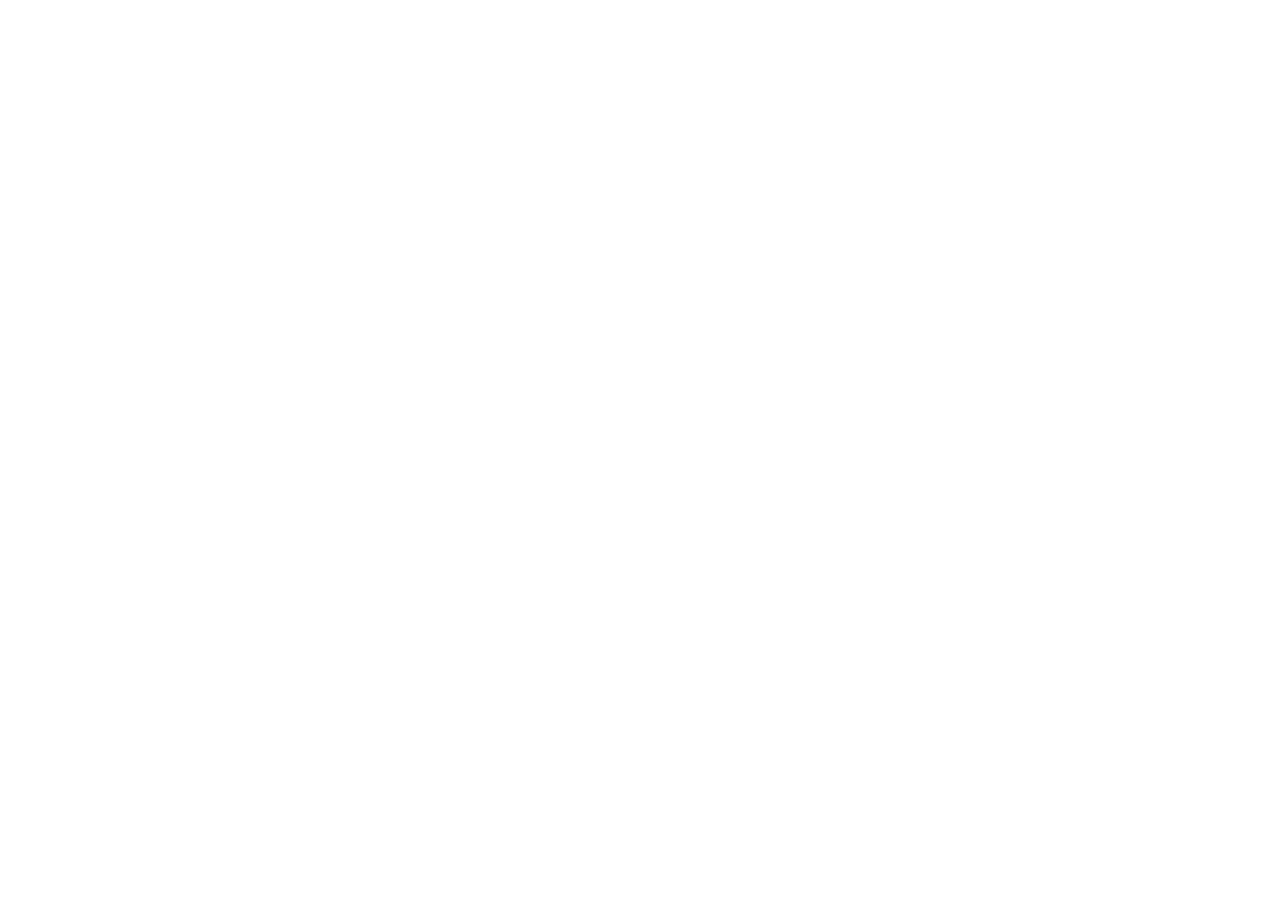
==== index.html @ 75f78b16 "Alteração no layout" ====
<html lang="pt-BR" >
<head>
  <meta charset="UTF-8" />
  <title> Reforma Trabalhista </title>
  <meta name="viewport" content="width=device-width, initial-scale=1">
  <!-- Angular Material style sheet -->
  <link rel="stylesheet" href="./js/lib/angular-material.min.css">
  <!-- Angular Material requires Angular.js Libraries -->
  <script src="./js/lib/angular.min.js"></script>
  <script src="./js/lib/angular-animate.min.js"></script>
  <script src="./js/lib/angular-aria.min.js"></script>
  <script src="./js/lib/angular-messages.min.js"></script>
  <!-- Angular Material Library -->
  <script src="./js/lib/angular-material.min.js"></script>
  <!-- Your application bootstrap  -->
  <script src="./js/app.js"></script>
  <script src="./js/controllers/main.js"></script>
  <script src="./js/controllers/provisorio.js"></script>
  <script src="./js/controllers/sobre.js"></script>
  <link rel="stylesheet" type="text/css" href="./css/custom-style.css">
</head>
<body ng-app="Clt" ng-cloak >
<div class="hero-image">
  <div class="hero-text">
    <h1>Reforma Trabalhista</h1>
    <p>Veja o comparativo de mudanças caso a proposta da reforma passe</p>
  </div>
</div>
<md-content>
  <md-tabs md-dynamic-height md-border-bottom>
    <md-tab label="Sobre">
      <md-content class="md-padding" ng-include="'./html/sobre.html'" ng-controller="Sobre"></md-content>
    </md-tab>
    <md-tab label="CLT">
      <md-content class="md-padding" ng-include="'./html/clt.html'" ng-controller="Clt"></md-content>
    </md-tab>
    <md-tab label="Trabalho Temporário">
      <md-content class="md-padding" ng-include="'./html/t-provisorio.html'" ng-controller="Provisorio"></md-content>
    </md-tab>
  </md-tabs>
</md-content>
</body>
</html>
---- css/custom-style.css ----
body, html {
    height: 100%;
}

/* The hero image */
.hero-image {
    /* The image used */
    background-image: url("http://www.sindmar.org.br/wp-content/uploads/2015/10/12167415_1203046019710595_316350127_n.jpg");

    /* Set a specific height */
    height: 50%;

    /* Position and center the image to scale nicely on all screens */
    background-position: center;
    background-repeat: no-repeat;
    background-size: cover;
    position: relative;
}

/* Place text in the middle of the image */
.hero-text {
    text-align: center;
    position: absolute;
    top: 40%;
    left: 50%;
    transform: translate(-50%, -50%);
    color: black;
		z-index: 2;
}



.page-container {
  padding: 32px; }

.page {
  margin: 0 auto;
  padding: 24px;
  max-width: 880px;
  box-shadow: 0px 1px 2px 1px rgba(0, 0, 0, 0.25); }

.page h1 {
  text-align: center;
  font-size: 1.8rem;
  margin-top: 0;
  font-weight: normal; }

.page p {
  line-height: 1.6rem; }
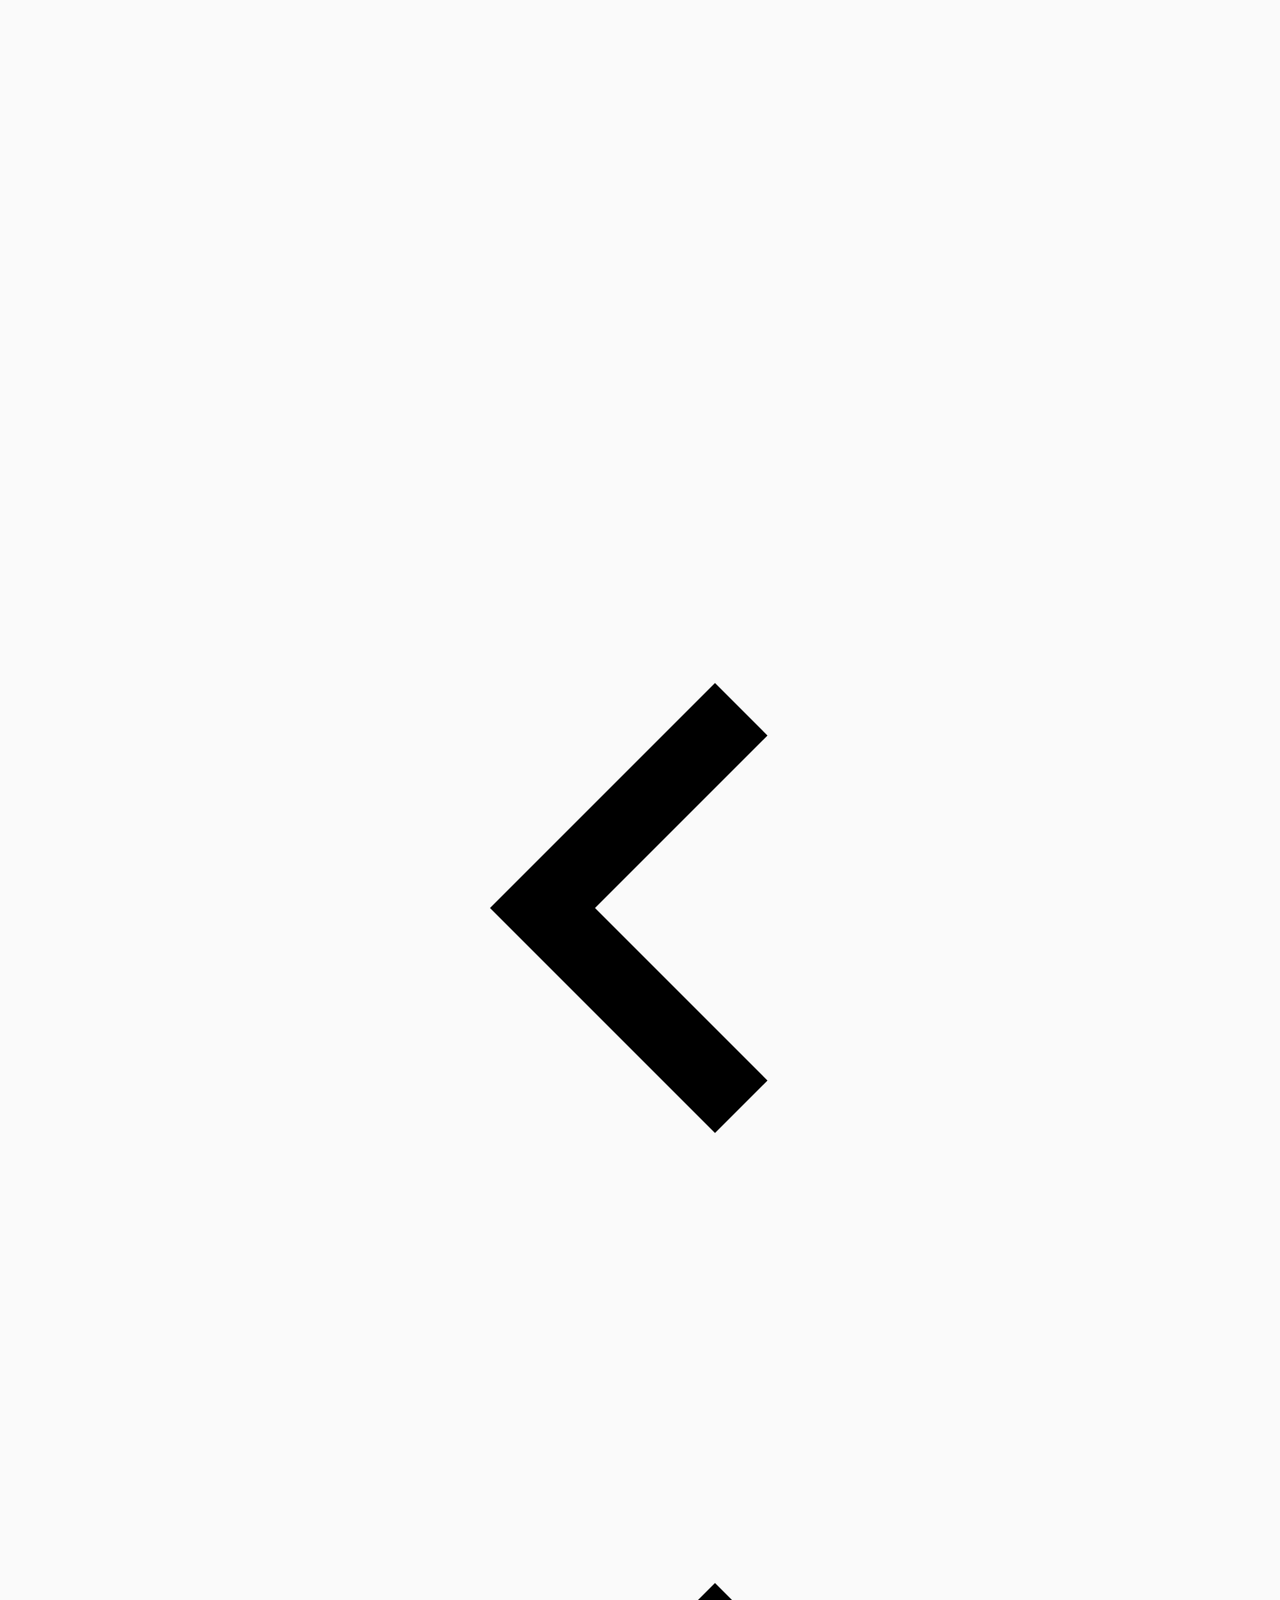
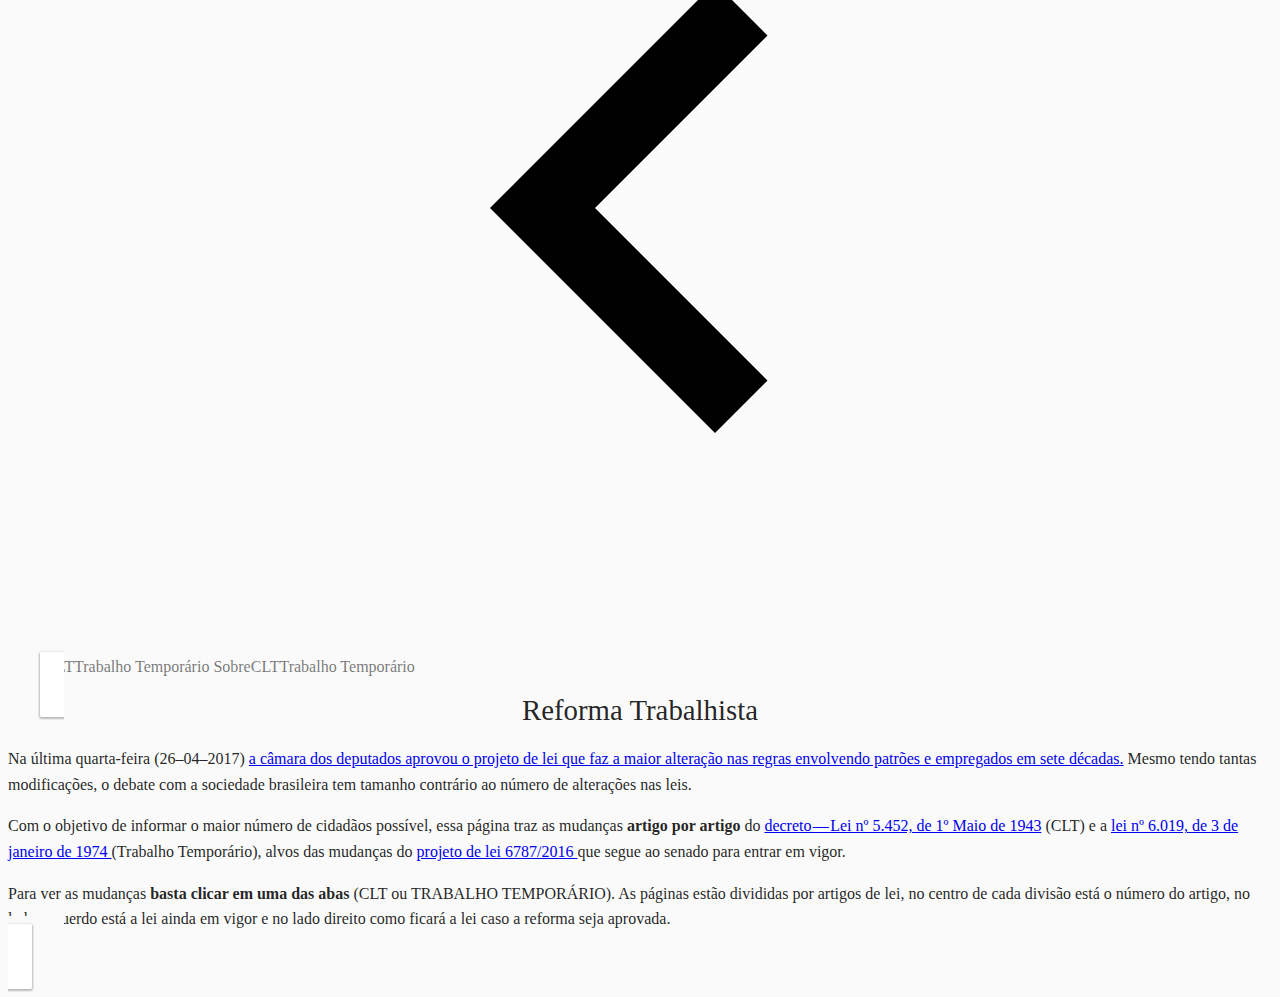
==== commit 5f5695b3: "Corrigido imagem de fundo" ====
--- a/index.html
+++ b/index.html
@@ -1,7 +1,17 @@
 <html lang="pt-BR" >
 <head>
+  <title> Reforma Trabalhista </title>
   <meta charset="UTF-8" />
-  <title> Reforma Trabalhista </title>
+  <meta property="og:url" content="https://victorhundo.github.io/clt/">
+  <meta property="og:type" content="website">
+  <meta property="og:title" content="Reforma Trabalhista">
+  <meta property="og:image" content="https://raw.githubusercontent.com/victorhundo/clt/master/img/background.png">
+  <meta property="og:description" content="Veja o comparativo de mudanças caso a proposta da reforma passe">
+  <meta property="og:site_name" content="GitHub">
+  <meta property="og:locale" content="pt_BR">
+  <meta property="article:author" content="">
+  <!-- JQuery !-->
+  <script src="./js/lib/jquery/dist/jquery.min.js"></script>
   <meta name="viewport" content="width=device-width, initial-scale=1">
   <!-- Angular Material style sheet -->
   <link rel="stylesheet" href="./js/lib/angular-material.min.css">
@@ -12,7 +22,9 @@
   <script src="./js/lib/angular-messages.min.js"></script>
   <!-- Angular Material Library -->
   <script src="./js/lib/angular-material.min.js"></script>
-  <!-- Your application bootstrap  -->
+  <!-- Ininite Scroll  -->
+  <script src="./js/lib/ngInfiniteScroll/build/ng-infinite-scroll.min.js"></script>
+  <!-- App !-->
   <script src="./js/app.js"></script>
   <script src="./js/controllers/main.js"></script>
   <script src="./js/controllers/provisorio.js"></script>
@@ -22,8 +34,10 @@
 <body ng-app="Clt" ng-cloak >
 <div class="hero-image">
   <div class="hero-text">
+    <!-- Texto
     <h1>Reforma Trabalhista</h1>
     <p>Veja o comparativo de mudanças caso a proposta da reforma passe</p>
+    !-->
   </div>
 </div>
 <md-content>
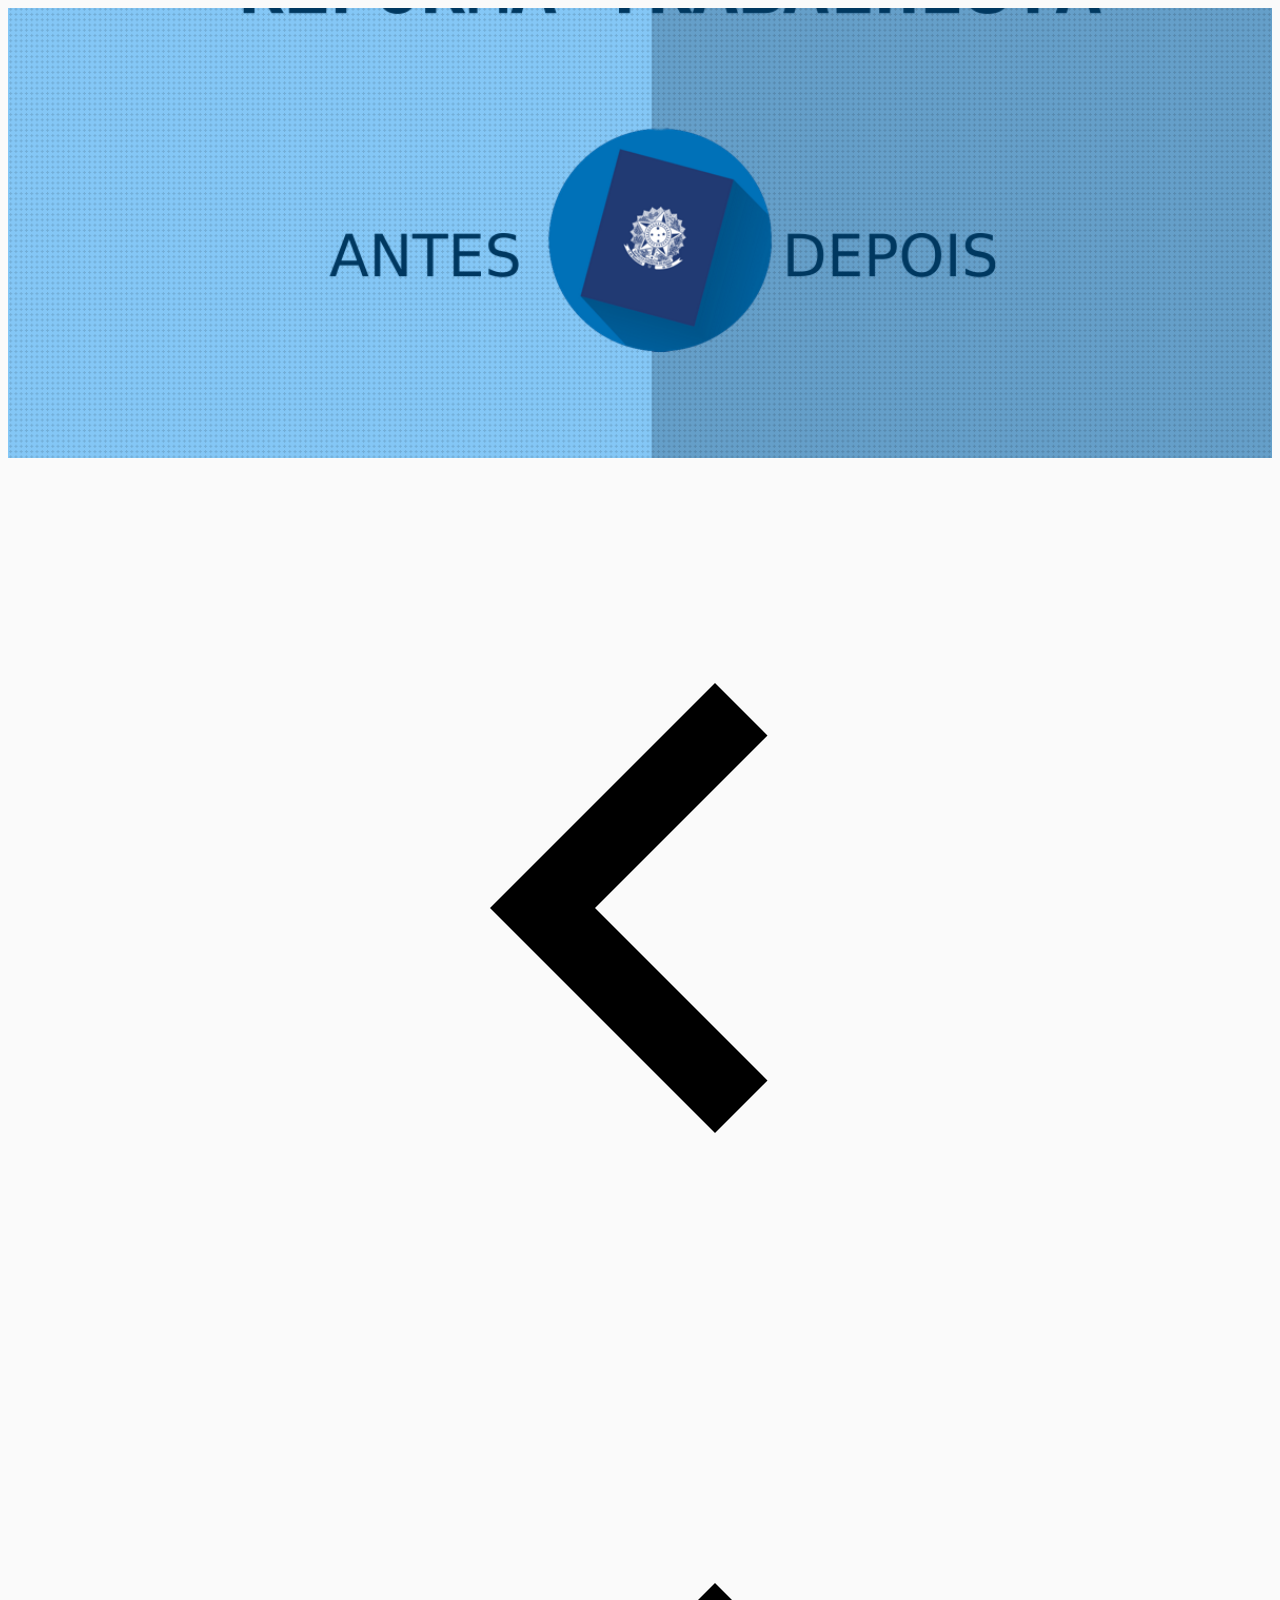
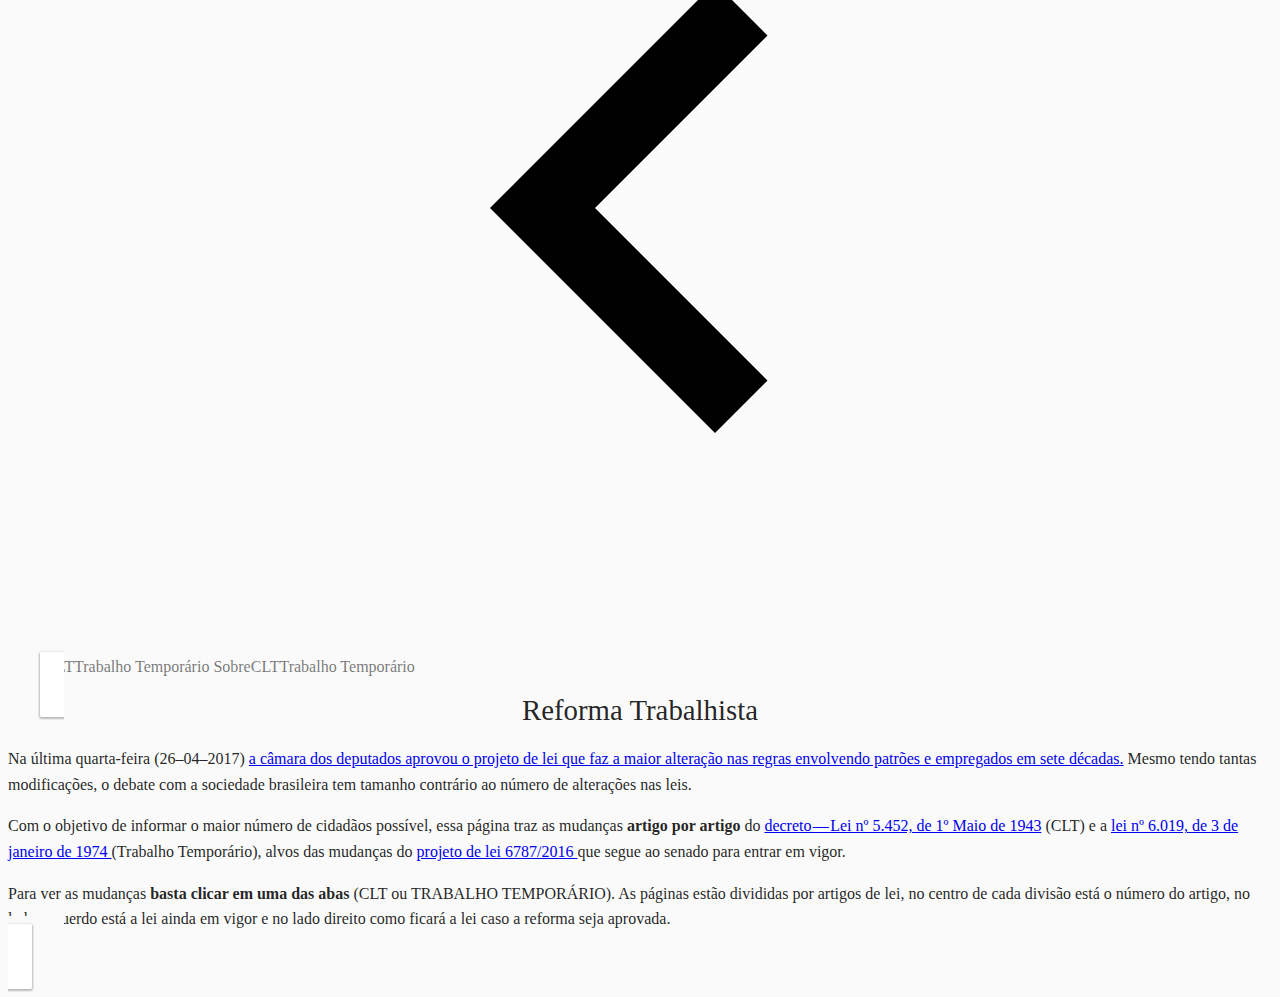
==== commit 2558d74a: "atualizado imagem de fundo" ====
--- a/index.html
+++ b/index.html
@@ -5,7 +5,7 @@
   <meta property="og:url" content="https://victorhundo.github.io/clt/">
   <meta property="og:type" content="website">
   <meta property="og:title" content="Reforma Trabalhista">
-  <meta property="og:image" content="https://raw.githubusercontent.com/victorhundo/clt/master/img/background.png">
+  <meta property="og:image" content="https://raw.githubusercontent.com/victorhundo/clt/master/img/background2.png">
   <meta property="og:description" content="Veja o comparativo de mudanças caso a proposta da reforma passe">
   <meta property="og:site_name" content="GitHub">
   <meta property="og:locale" content="pt_BR">
--- a/css/custom-style.css
+++ b/css/custom-style.css
@@ -5,7 +5,7 @@
 /* The hero image */
 .hero-image {
     /* The image used */
-    background-image: url("http://www.sindmar.org.br/wp-content/uploads/2015/10/12167415_1203046019710595_316350127_n.jpg");
+    background-image: url("../img/background2.png");
 
     /* Set a specific height */
     height: 50%;
